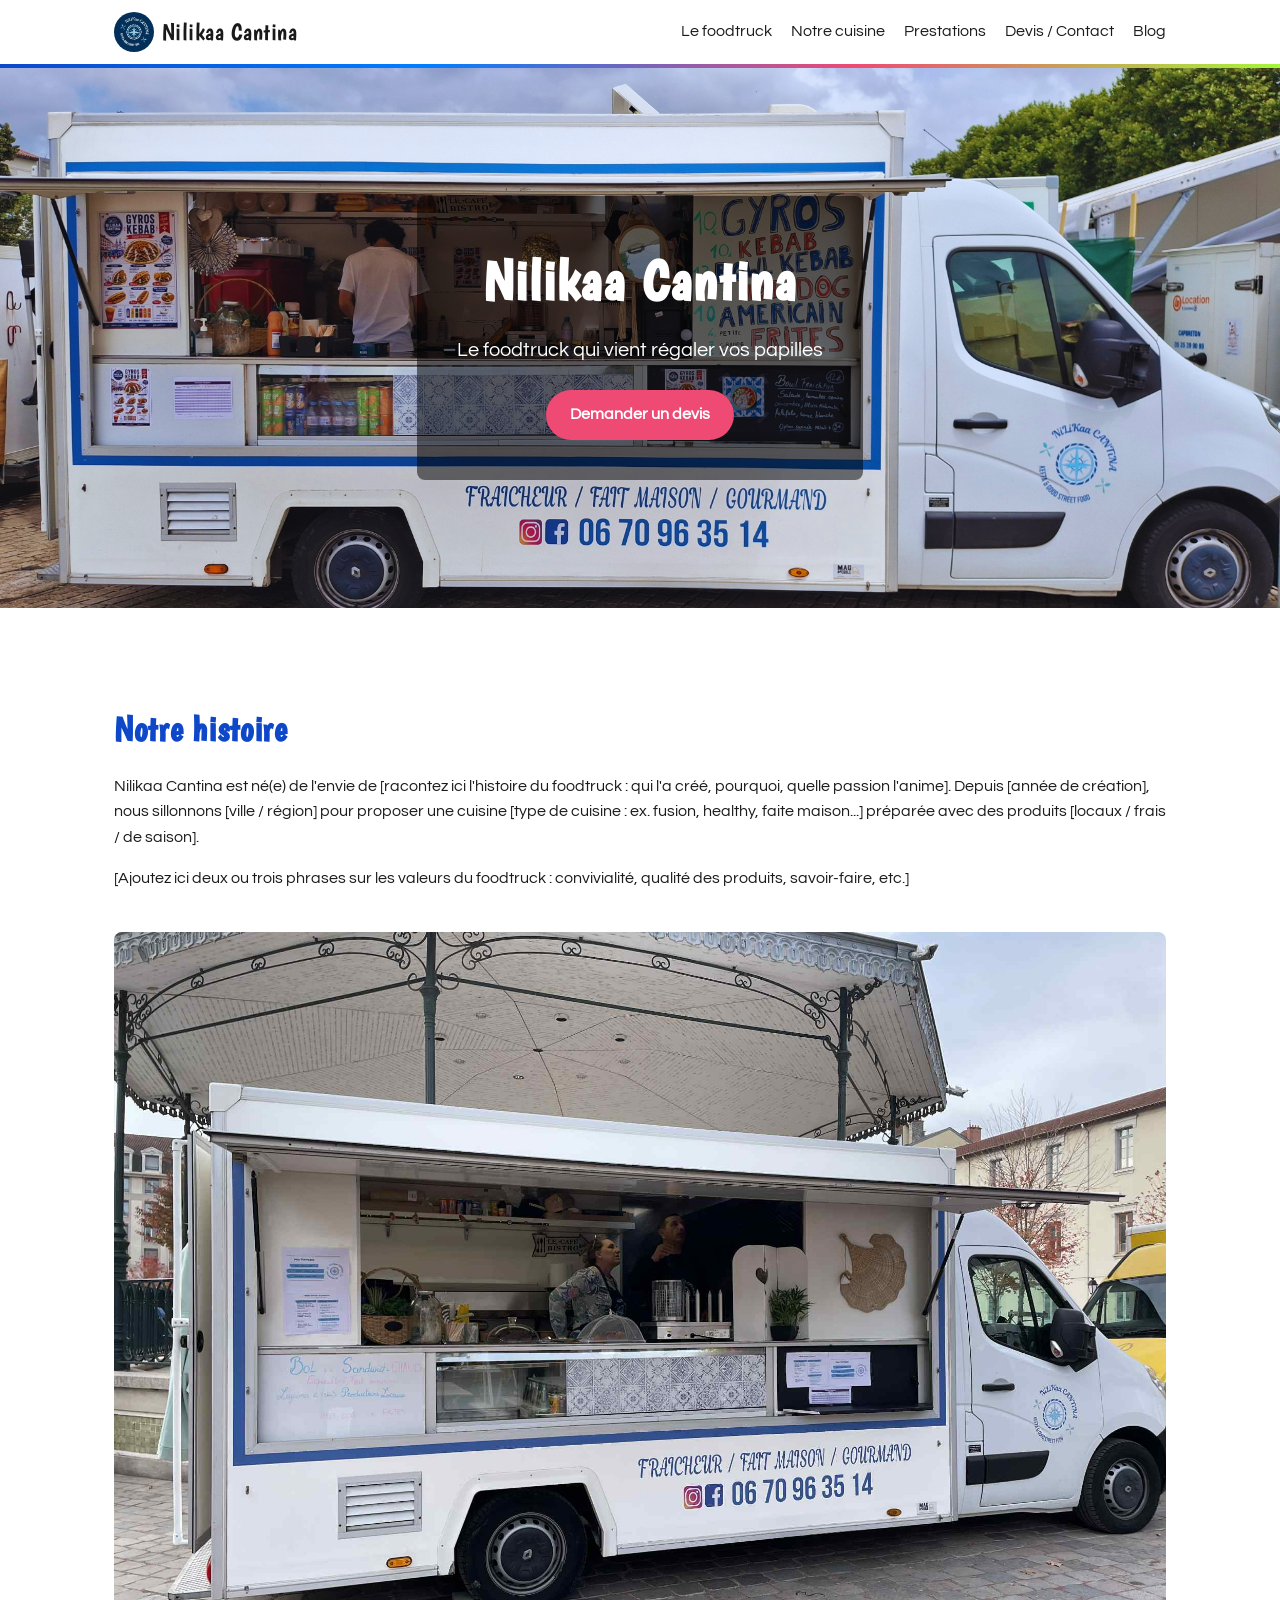
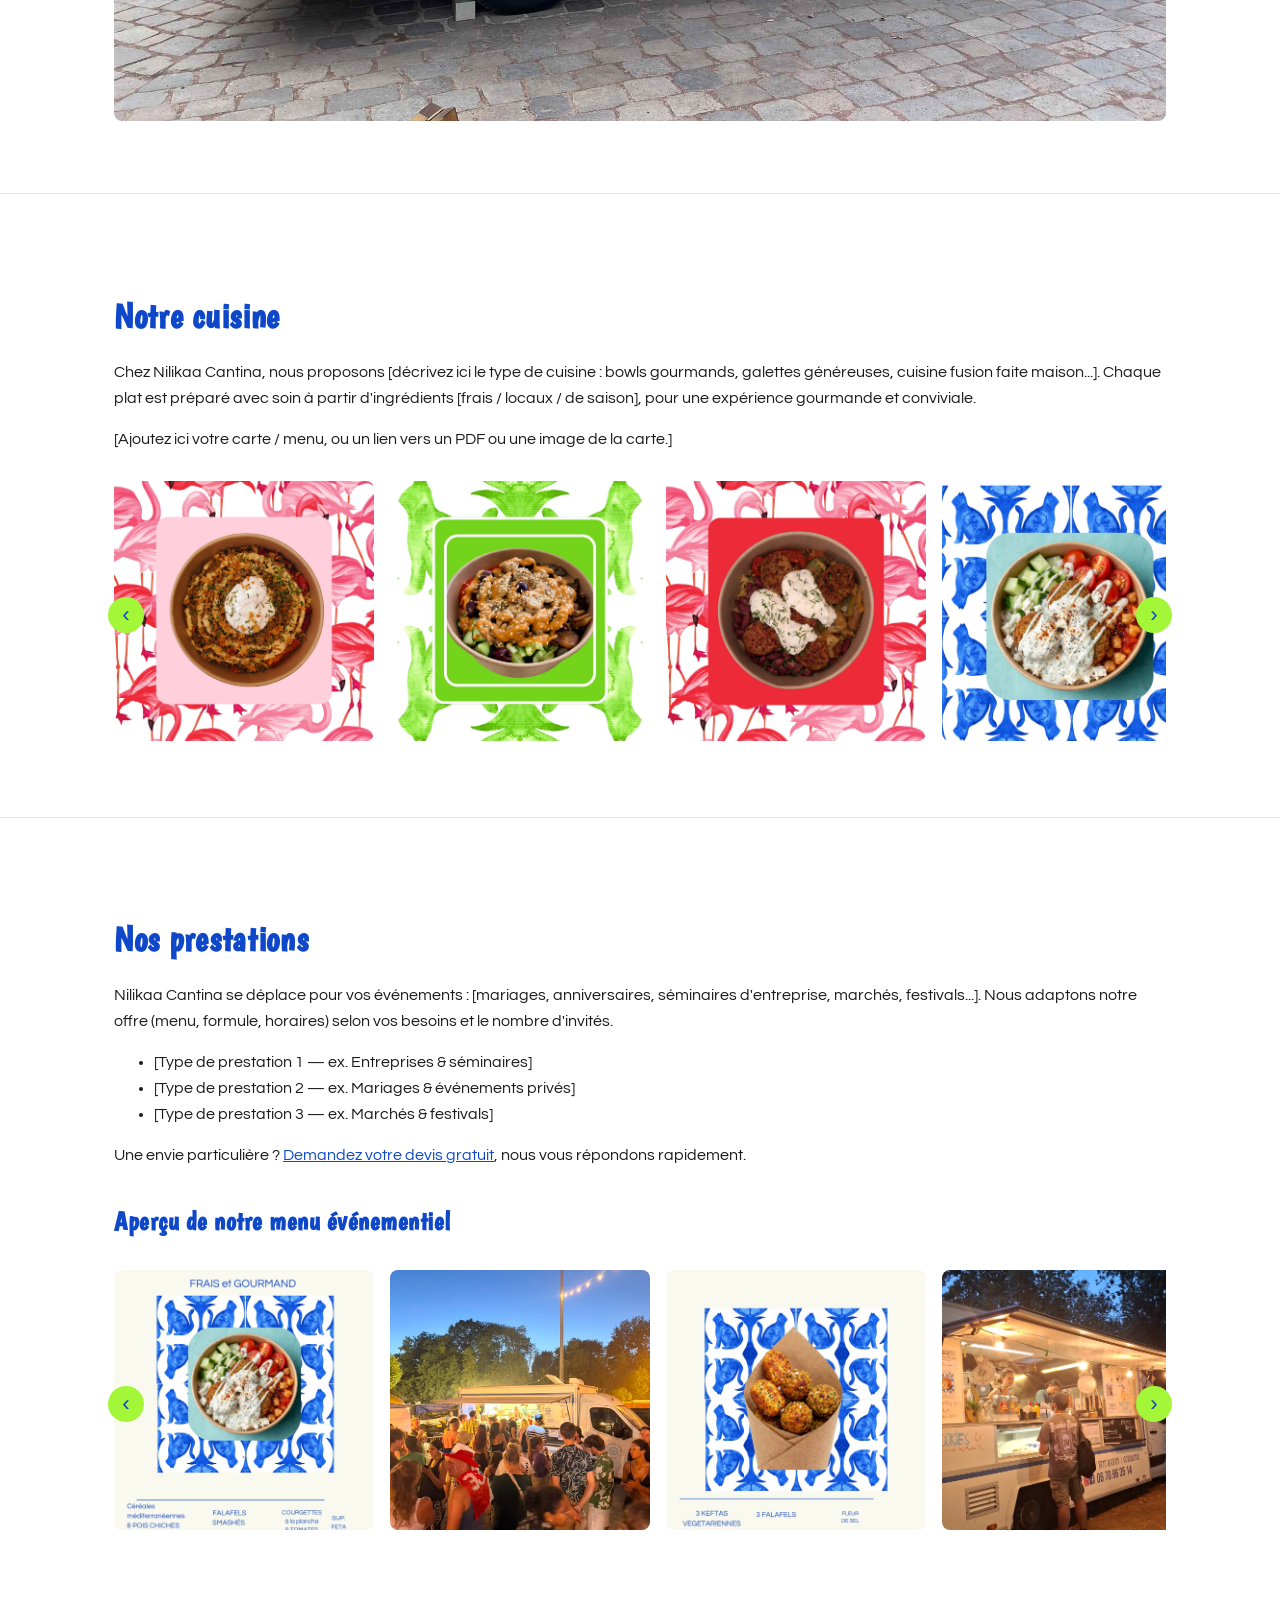
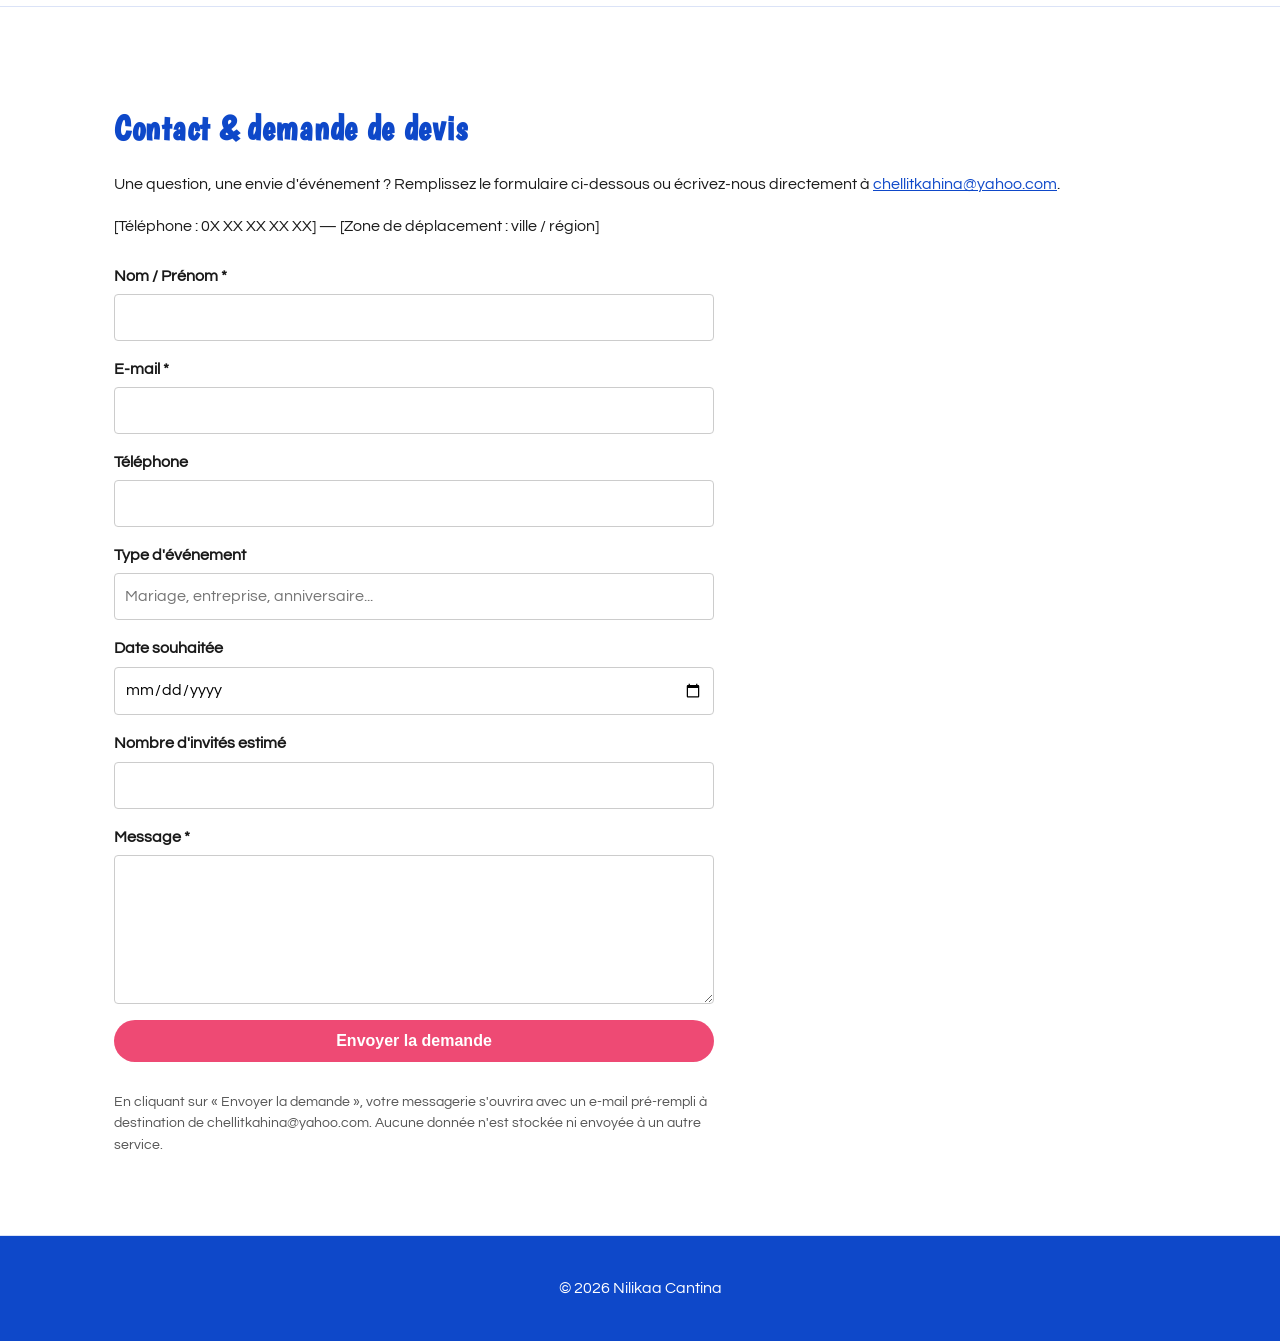
==== index.html @ 8e80d219 "init prod repo" ====
<!DOCTYPE html>
<html lang="fr">
<head>
<meta charset="UTF-8">
<meta name="viewport" content="width=device-width, initial-scale=1.0">
<title>Nilikaa Cantina — Foodtruck</title>
<meta name="description" content="Nilikaa Cantina, foodtruck : découvrez notre histoire, notre cuisine, nos prestations événementielles et demandez votre devis.">
<link rel="icon" href="photos/logo.jpg">
<link rel="preconnect" href="https://fonts.googleapis.com">
<link rel="preconnect" href="https://fonts.gstatic.com" crossorigin>
<link href="https://fonts.googleapis.com/css2?family=Boogaloo&family=Questrial&display=swap" rel="stylesheet">
<link rel="stylesheet" href="assets/css/style.css">
</head>
<body>
<header class="site-header">
  <div class="container header-inner">
    <a href="index.html" class="logo">
      <img src="photos/logo.jpg" alt="Logo Nilikaa Cantina">
      <span>Nilikaa Cantina</span>
    </a>
    <nav>
      <a href="#presentation">Le foodtruck</a>
      <a href="#food">Notre cuisine</a>
      <a href="#prestation">Prestations</a>
      <a href="#contact">Devis / Contact</a>
      <a href="blog.html">Blog</a>
    </nav>
  </div>
</header>

<section class="hero" style="background-image:url('photos/foodtruck_bayonne_front.jpg.jpeg');">
  <div class="hero-overlay">
    <h1>Nilikaa Cantina</h1>
    <p>Le foodtruck qui vient régaler vos papilles</p>
    <a href="#contact" class="btn">Demander un devis</a>
  </div>
</section>

<main>
  <section id="presentation" class="section" data-include="presentation"></section>
  <section id="food" class="section alt" data-include="food"></section>
  <section id="prestation" class="section" data-include="prestation"></section>
  <section id="contact" class="section alt" data-include="contact"></section>
</main>

<footer class="site-footer">
  <div class="container">
    <p>&copy; <span id="year"></span> Nilikaa Cantina</p>
  </div>
</footer>

<script src="content/presentation.js"></script>
<script src="content/food.js"></script>
<script src="content/prestation.js"></script>
<script src="content/contact.js"></script>
<script src="assets/js/include.js"></script>
</body>
</html>
---- assets/css/style.css ----
:root {
  --color-primary: #0e48c9;
  --color-primary-dark: #082f8f;
  --color-secondary: #007eff;
  --color-accent: #ee4a74;
  --color-accent-dark: #c93a5e;
  --color-highlight: #a4f738;
  --color-highlight-dark: #8dd82a;
  --color-dark: #1a1a1a;
  --color-light: #ffffff;
  --color-bg-alt: #ffffff;
  --max-width: 1100px;
  --font-heading: "Boogaloo", cursive;
  --font-body: "Questrial", Helvetica, Arial, sans-serif;
}

* {
  box-sizing: border-box;
}

body {
  margin: 0;
  font-family: var(--font-body);
  color: var(--color-dark);
  background: var(--color-light);
  line-height: 1.6;
}

.container {
  max-width: var(--max-width);
  margin: 0 auto;
  padding: 0 1.5rem;
}

a {
  color: var(--color-primary);
}

a:hover {
  color: var(--color-secondary);
}

.btn {
  display: inline-block;
  background: var(--color-accent);
  color: #fff;
  padding: 0.75rem 1.5rem;
  border-radius: 999px;
  text-decoration: none;
  font-weight: bold;
  border: none;
  cursor: pointer;
  font-size: 1rem;
}

.btn:hover {
  background: var(--color-accent-dark);
}

.site-header {
  background: #fff;
  border-bottom: 4px solid transparent;
  border-image: linear-gradient(90deg, var(--color-primary), var(--color-secondary), var(--color-accent), var(--color-highlight)) 1;
  position: sticky;
  top: 0;
  z-index: 10;
}

.header-inner {
  display: flex;
  align-items: center;
  justify-content: space-between;
  padding: 0.75rem 1.5rem;
  flex-wrap: wrap;
  gap: 0.5rem;
}

.logo {
  display: flex;
  align-items: center;
  gap: 0.5rem;
  text-decoration: none;
  color: var(--color-dark);
  font-family: var(--font-heading);
  font-size: 1.5rem;
  letter-spacing: 0.02em;
}

.logo img {
  height: 40px;
  width: 40px;
  object-fit: cover;
  border-radius: 50%;
}

nav a {
  margin-left: 1rem;
  text-decoration: none;
  color: var(--color-dark);
  font-weight: 500;
}

nav a:hover {
  color: var(--color-secondary);
}

.hero {
  background-size: cover;
  background-position: center;
  min-height: 60vh;
  display: flex;
  align-items: center;
  justify-content: center;
  text-align: center;
}

.hero-overlay {
  background: rgba(0, 0, 0, 0.5);
  padding: 2.5rem;
  border-radius: 8px;
  color: #fff;
}

.hero h1 {
  font-family: var(--font-heading);
  font-size: 3.5rem;
  letter-spacing: 0.02em;
  margin: 0 0 0.5rem;
}

.hero p {
  font-size: 1.25rem;
  margin: 0 0 1.5rem;
}

.section {
  padding: 4rem 0;
}

.section.alt {
  background: var(--color-bg-alt);
  border-top: 1px solid rgba(14, 72, 201, 0.15);
  border-bottom: 1px solid rgba(14, 72, 201, 0.15);
}

.section h2,
.section h3 {
  color: var(--color-primary);
  font-family: var(--font-heading);
  letter-spacing: 0.02em;
}

.section h2 {
  font-size: 2.2rem;
  margin-bottom: 1rem;
}

.section h3 {
  font-size: 1.6rem;
  margin: 2rem 0 0.5rem;
}

.illustration {
  max-width: 100%;
  border-radius: 8px;
  margin-top: 1.5rem;
}

.gallery {
  display: flex;
  gap: 1.5rem;
  flex-wrap: wrap;
  margin-top: 1.5rem;
}

.gallery figure {
  margin: 0;
  max-width: 320px;
}

.gallery img {
  width: 100%;
  border-radius: 8px;
  display: block;
}

.gallery figcaption {
  text-align: center;
  margin-top: 0.5rem;
  font-style: italic;
}

.scroll-gallery {
  position: relative;
  margin-top: 1.5rem;
}

.scroll-gallery-track {
  display: flex;
  gap: 1rem;
  overflow-x: auto;
  scroll-snap-type: x mandatory;
  padding: 0.25rem 0.25rem 0.75rem;
  scrollbar-width: thin;
}

.scroll-gallery-track img {
  flex: 0 0 auto;
  width: 260px;
  height: 260px;
  object-fit: cover;
  border-radius: 8px;
  scroll-snap-align: start;
}

.scroll-btn {
  position: absolute;
  top: 50%;
  transform: translateY(-50%);
  background: var(--color-highlight);
  color: var(--color-primary);
  border: none;
  width: 36px;
  height: 36px;
  border-radius: 50%;
  font-size: 1.4rem;
  line-height: 1;
  cursor: pointer;
  display: flex;
  align-items: center;
  justify-content: center;
  z-index: 2;
}

.scroll-btn:hover {
  background: var(--color-highlight-dark);
}

.scroll-btn-prev {
  left: -6px;
}

.scroll-btn-next {
  right: -6px;
}

@media (max-width: 700px) {
  .scroll-btn {
    display: none;
  }
}

.devis-form {
  max-width: 600px;
  margin-top: 1.5rem;
  display: flex;
  flex-direction: column;
  gap: 1rem;
}

.form-row {
  display: flex;
  flex-direction: column;
  gap: 0.3rem;
}

.form-row label {
  font-weight: bold;
}

.form-row input,
.form-row textarea {
  padding: 0.6rem;
  border: 1px solid #ccc;
  border-radius: 4px;
  font: inherit;
}

.form-note {
  font-size: 0.85rem;
  color: #555;
}

.blog-list {
  list-style: none;
  padding: 0;
}

.blog-list li {
  margin-bottom: 1.5rem;
}

.blog-list a {
  font-family: var(--font-heading);
  font-size: 1.5rem;
  letter-spacing: 0.02em;
  text-decoration: none;
}

.blog-list a:hover {
  text-decoration: underline;
}

.site-footer {
  background: var(--color-primary);
  color: #fff;
  padding: 1.5rem 0;
  text-align: center;
}

.site-footer a {
  color: #fff;
}

@media (max-width: 600px) {
  .hero h1 {
    font-size: 2rem;
  }

  nav a {
    margin-left: 0.6rem;
    font-size: 0.9rem;
  }
}
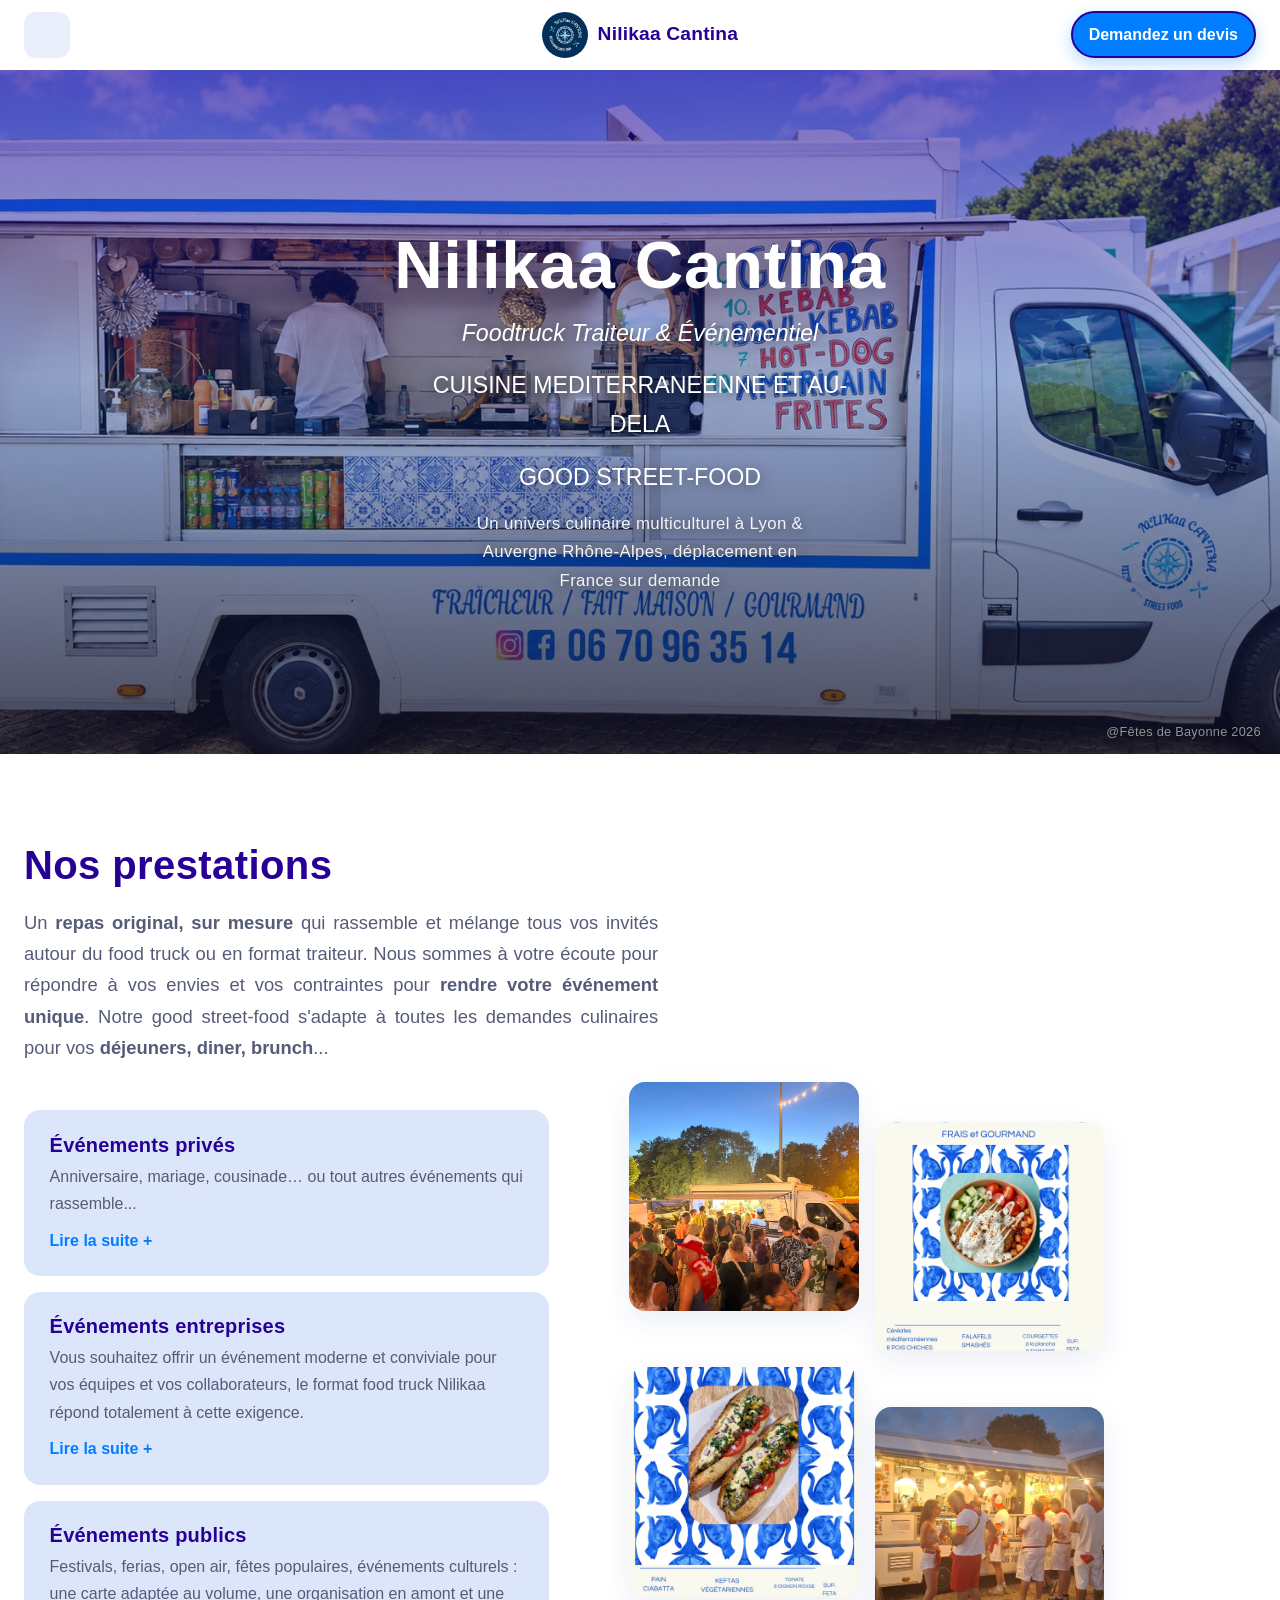
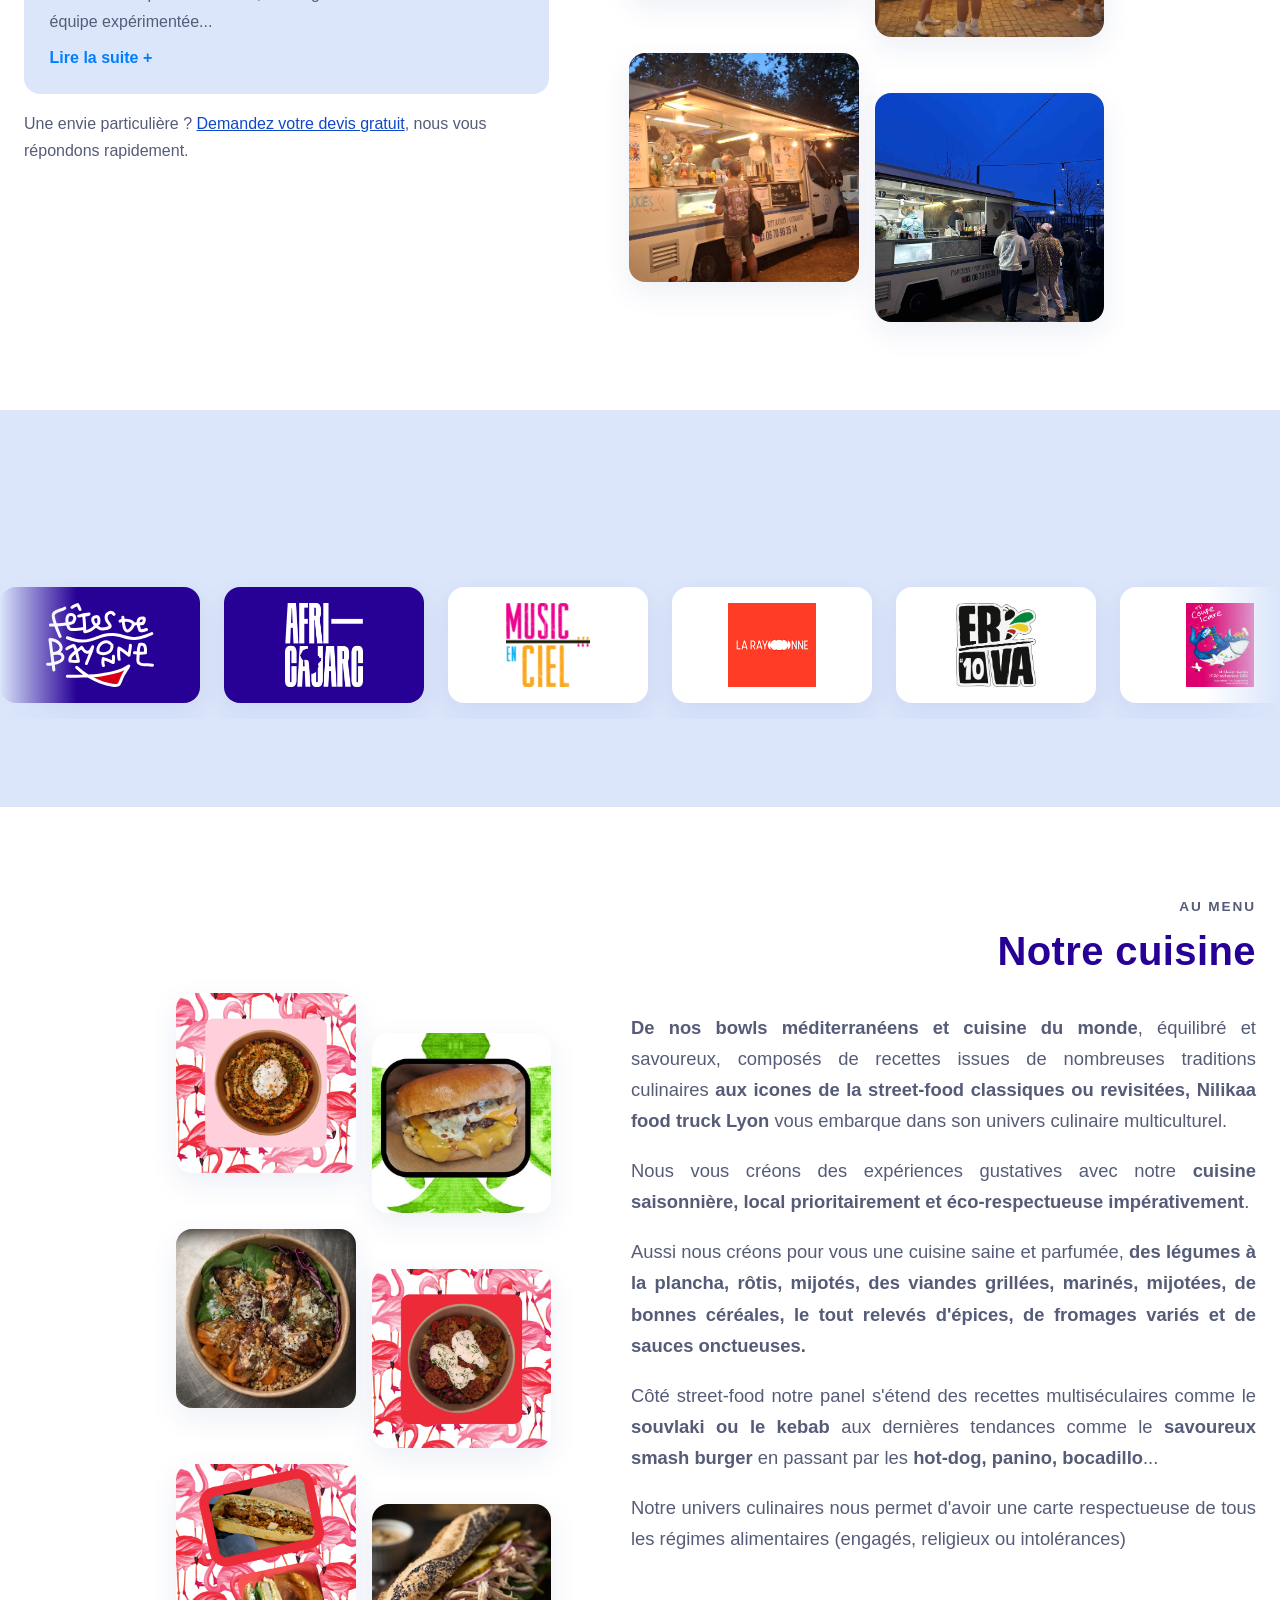
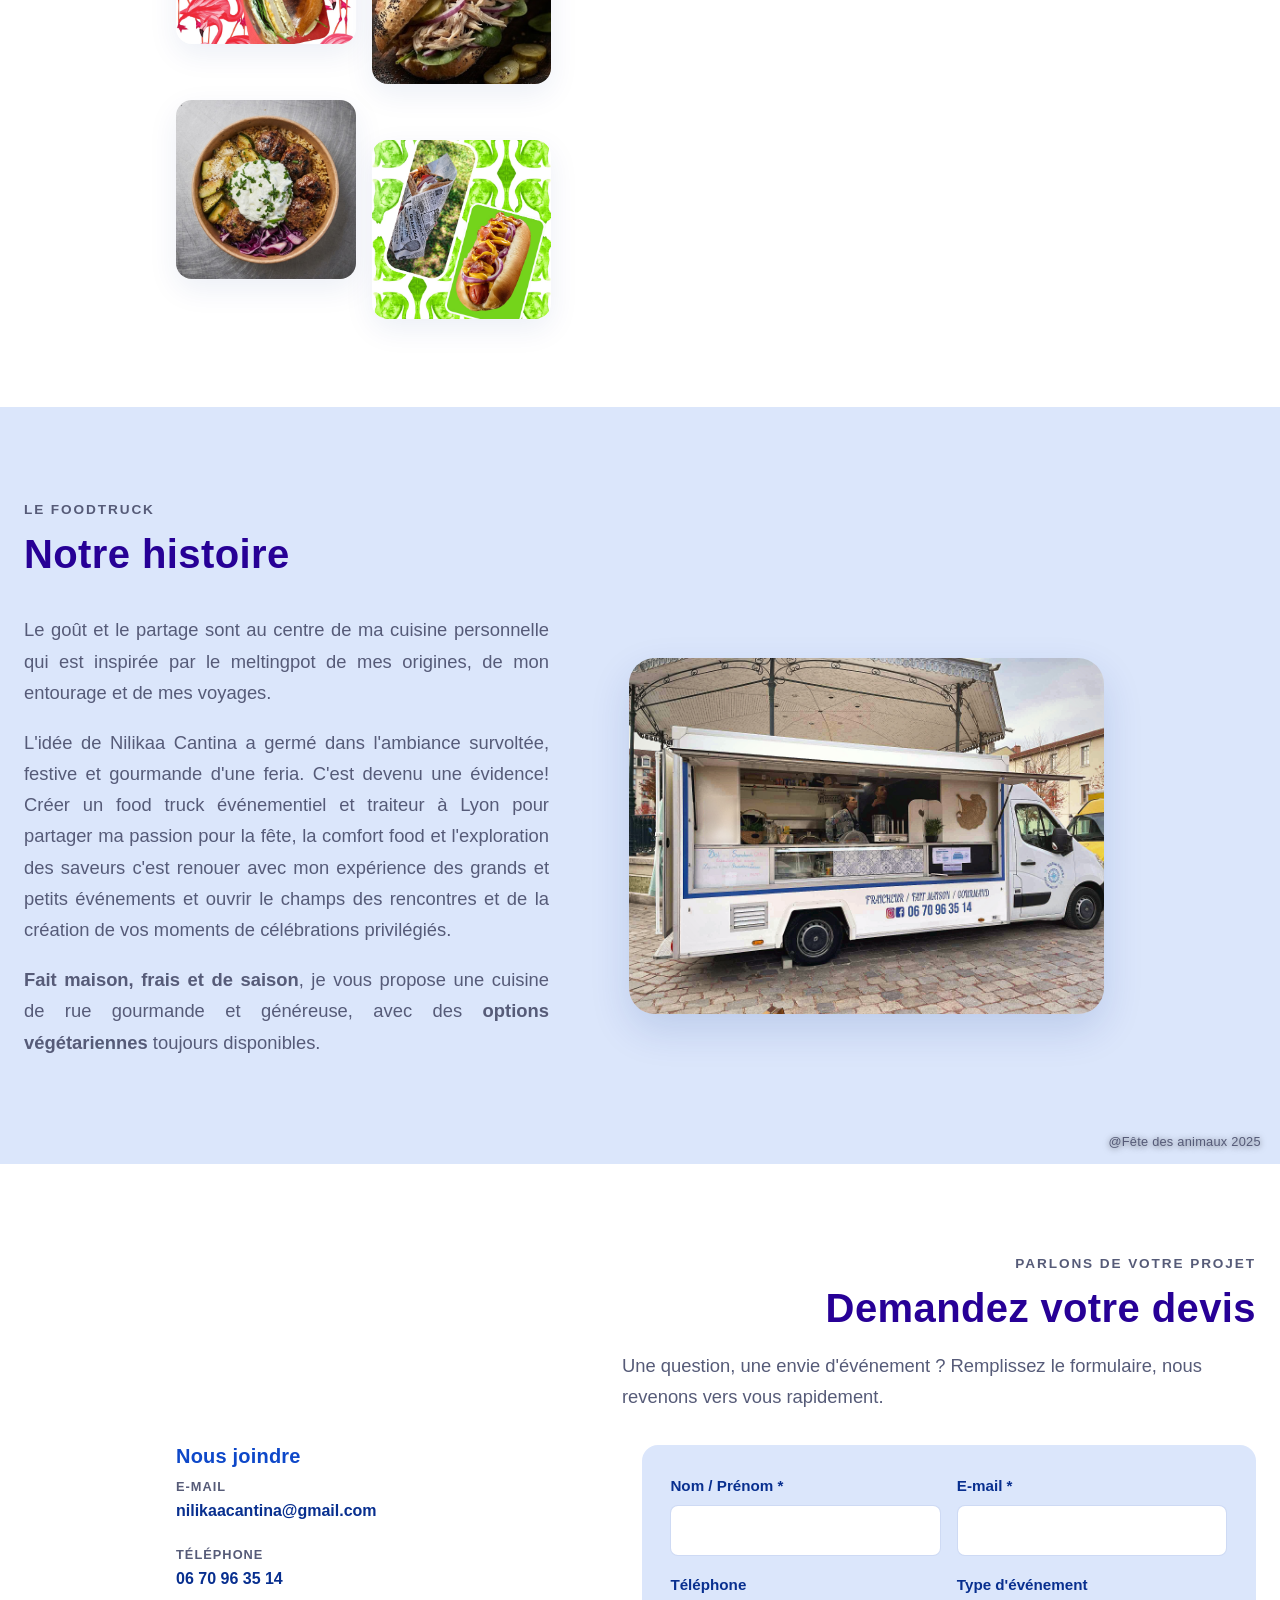
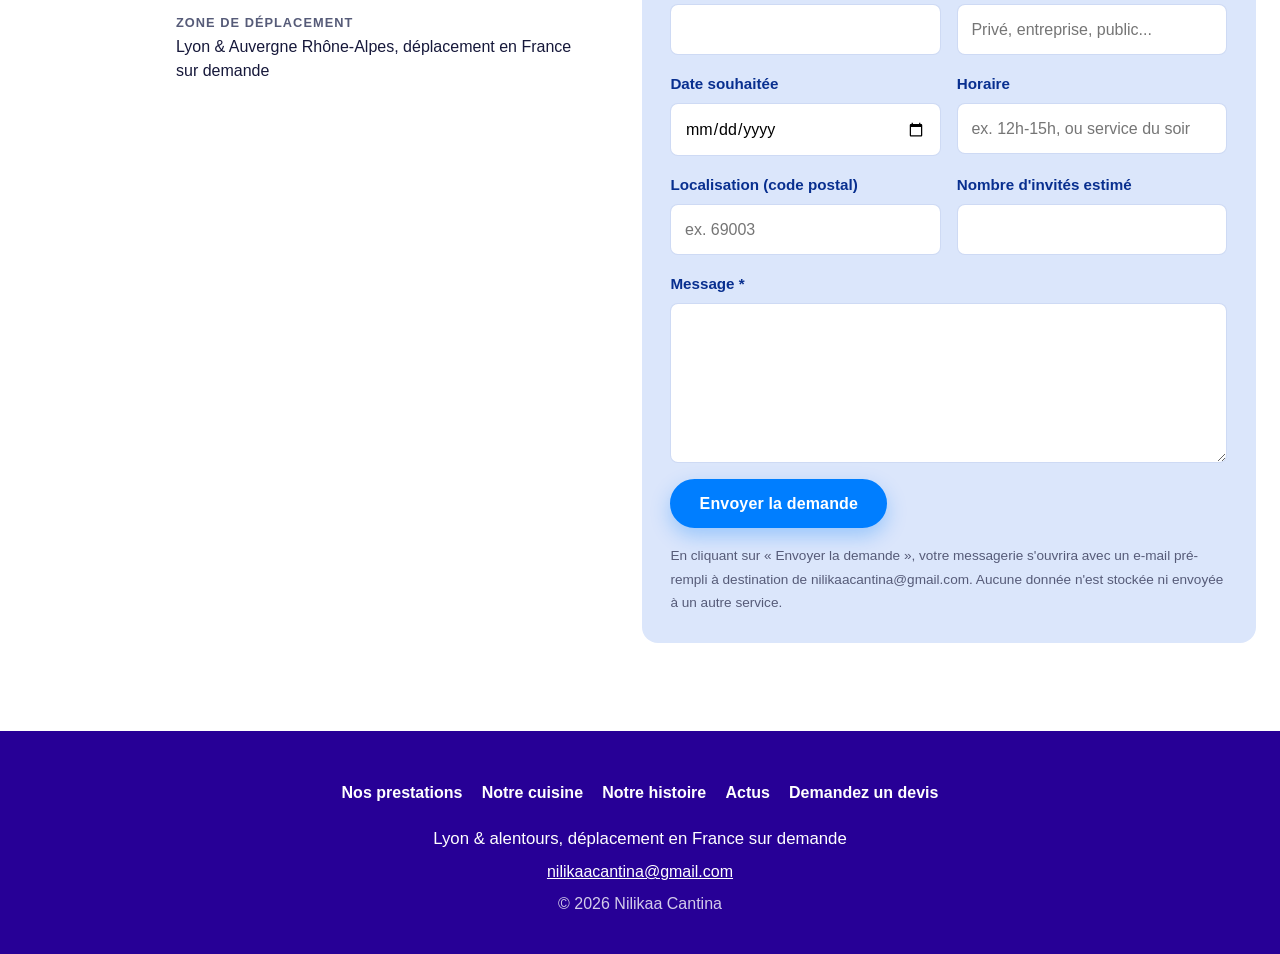
==== commit cb8e3e9f: "v2 : refonte visuelle du site" ====
--- a/index.html
+++ b/index.html
@@ -3,55 +3,71 @@
 <head>
 <meta charset="UTF-8">
 <meta name="viewport" content="width=device-width, initial-scale=1.0">
-<title>Nilikaa Cantina — Foodtruck</title>
-<meta name="description" content="Nilikaa Cantina, foodtruck : découvrez notre histoire, notre cuisine, nos prestations événementielles et demandez votre devis.">
-<link rel="icon" href="photos/logo.jpg">
-<link rel="preconnect" href="https://fonts.googleapis.com">
-<link rel="preconnect" href="https://fonts.gstatic.com" crossorigin>
-<link href="https://fonts.googleapis.com/css2?family=Boogaloo&family=Questrial&display=swap" rel="stylesheet">
+<title>Nilikaa Cantina — Foodtruck à Lyon</title>
+<meta name="description" content="Nilikaa Cantina, foodtruck à Lyon et alentours : prestations pour événements privés, entreprises et publics. Demandez votre devis.">
+<link rel="icon" href="photos/hero/logo.jpg">
 <link rel="stylesheet" href="assets/css/style.css">
 </head>
 <body>
 <header class="site-header">
-  <div class="container header-inner">
+  <div class="header-inner">
+    <button type="button" class="menu-toggle" aria-expanded="false" aria-controls="site-nav">
+      <span aria-hidden="true"></span>
+      <span aria-hidden="true"></span>
+      <span aria-hidden="true"></span>
+      <span class="sr-only">Menu</span>
+    </button>
     <a href="index.html" class="logo">
-      <img src="photos/logo.jpg" alt="Logo Nilikaa Cantina">
+      <img src="photos/hero/logo.jpg" alt="">
       <span>Nilikaa Cantina</span>
     </a>
-    <nav>
-      <a href="#presentation">Le foodtruck</a>
-      <a href="#food">Notre cuisine</a>
-      <a href="#prestation">Prestations</a>
-      <a href="#contact">Devis / Contact</a>
-      <a href="blog.html">Blog</a>
-    </nav>
+    <a href="#contact" class="nav-cta">
+      <span class="nav-cta-full">Demandez un devis</span>
+      <span class="nav-cta-short" aria-hidden="true">Devis</span>
+    </a>
   </div>
+  <nav id="site-nav" class="site-nav" aria-label="Menu principal">
+    <a href="#prestation">Nos prestations</a>
+    <a href="#food">Notre cuisine</a>
+    <a href="#presentation">Notre histoire</a>
+    <a href="blog.html">Actus</a>
+    <a href="#contact">Demandez un devis</a>
+  </nav>
 </header>
 
-<section class="hero" style="background-image:url('photos/foodtruck_bayonne_front.jpg.jpeg');">
-  <div class="hero-overlay">
-    <h1>Nilikaa Cantina</h1>
-    <p>Le foodtruck qui vient régaler vos papilles</p>
-    <a href="#contact" class="btn">Demander un devis</a>
-  </div>
-</section>
+<!-- Bandeau d'accueil : le texte et la photo se modifient dans content/hero.js -->
+<section class="hero" data-include="hero"></section>
 
 <main>
-  <section id="presentation" class="section" data-include="presentation"></section>
-  <section id="food" class="section alt" data-include="food"></section>
-  <section id="prestation" class="section" data-include="prestation"></section>
-  <section id="contact" class="section alt" data-include="contact"></section>
+  <!-- L'ordre des sections ci-dessous est l'ordre d'affichage de la page.
+       "section--left" / "section--right" font pencher le bloc à gauche ou à droite. -->
+  <section id="prestation" class="section section--left" data-include="prestation"></section>
+  <section id="partenaires" class="section partners" data-include="partenaires"></section>
+  <section id="food" class="section section--right" data-include="food"></section>
+  <section id="presentation" class="section alt section--left" data-include="presentation"></section>
+  <section id="contact" class="section section--right" data-include="contact"></section>
 </main>
 
 <footer class="site-footer">
   <div class="container">
+    <nav class="footer-nav" aria-label="Menu de bas de page">
+      <a href="#prestation">Nos prestations</a>
+      <a href="#food">Notre cuisine</a>
+      <a href="#presentation">Notre histoire</a>
+      <a href="blog.html">Actus</a>
+      <a href="#contact">Demandez un devis</a>
+    </nav>
+    <p class="footer-zone">Lyon &amp; alentours, déplacement en France sur demande</p>
+    <p><a href="mailto:nilikaacantina@gmail.com">nilikaacantina@gmail.com</a></p>
     <p>&copy; <span id="year"></span> Nilikaa Cantina</p>
   </div>
 </footer>
 
+<script src="content/hero.js"></script>
+<script src="content/prestation.js"></script>
+<script src="content/partenaires.js"></script>
+<script src="content/food.js"></script>
 <script src="content/presentation.js"></script>
-<script src="content/food.js"></script>
-<script src="content/prestation.js"></script>
 <script src="content/contact.js"></script>
 <script src="assets/js/include.js"></script>
 </body>
--- a/assets/css/style.css
+++ b/assets/css/style.css
@@ -1,21 +1,50 @@
+/* ==========================================================================
+   Nilikaa Cantina — mise en page du site
+   Ce fichier ne contient QUE l'apparence. Les textes du site se modifient
+   dans les fichiers du dossier /content/.
+
+   Palette du site : bleu profond #270096, bleu #0e48c9, bleu vif #007eff,
+   blanc #ffffff. Ne pas ajouter d'autres couleurs vives.
+   ========================================================================== */
+
 :root {
+  --color-deep: #270096;
+  --color-deep-dark: #1b0068;
   --color-primary: #0e48c9;
   --color-primary-dark: #082f8f;
-  --color-secondary: #007eff;
-  --color-accent: #ee4a74;
-  --color-accent-dark: #c93a5e;
-  --color-highlight: #a4f738;
-  --color-highlight-dark: #8dd82a;
-  --color-dark: #1a1a1a;
+  --color-bright: #007eff;
+  --color-bright-dark: #0063cc;
   --color-light: #ffffff;
-  --color-bg-alt: #ffffff;
-  --max-width: 1100px;
-  --font-heading: "Boogaloo", cursive;
-  --font-body: "Questrial", Helvetica, Arial, sans-serif;
+
+  --color-dark: #16183a;
+  --color-muted: #565b78;
+  /* Bleu clair des fonds (rubriques, bandeau des festivals, sections alternées).
+     Pour l'éclaircir ou l'assombrir, ne changer que cette ligne. */
+  --color-bg-alt: #dbe6fb;
+
+  /* Largeur du texte, et largeur de la "bande" dans laquelle les blocs
+     peuvent glisser à gauche ou à droite (voir plus bas). */
+  --max-width: 1080px;
+  --band: 1400px;
+
+  --radius: 16px;
+  --radius-lg: 26px;
+  --shadow-soft: 0 10px 30px rgba(8, 47, 143, 0.08);
+  --shadow-card: 0 16px 40px rgba(8, 47, 143, 0.14);
+
+  /* Police de tout le site : Lucida Sans Unicode. Les noms qui suivent sont les
+     polices de secours, utilisées seulement si la première n'existe pas sur
+     l'appareil du visiteur (Mac, vieux Windows, téléphones...). */
+  --font-heading: "Lucida Sans Unicode", "Lucida Grande", "Lucida Sans", Geneva, Verdana, sans-serif;
+  --font-body: "Lucida Sans Unicode", "Lucida Grande", "Lucida Sans", Geneva, Verdana, sans-serif;
 }
 
 * {
   box-sizing: border-box;
+}
+
+html {
+  scroll-behavior: smooth;
 }
 
 body {
@@ -23,7 +52,20 @@
   font-family: var(--font-body);
   color: var(--color-dark);
   background: var(--color-light);
-  line-height: 1.6;
+  line-height: 1.7;
+  overflow-x: hidden;
+}
+
+img {
+  max-width: 100%;
+}
+
+a {
+  color: var(--color-primary);
+}
+
+a:hover {
+  color: var(--color-bright);
 }
 
 .container {
@@ -32,279 +74,836 @@
   padding: 0 1.5rem;
 }
 
-a {
-  color: var(--color-primary);
-}
-
-a:hover {
-  color: var(--color-secondary);
-}
+/* Texte réservé aux lecteurs d'écran (invisible à l'écran). */
+.sr-only {
+  position: absolute;
+  width: 1px;
+  height: 1px;
+  padding: 0;
+  margin: -1px;
+  overflow: hidden;
+  clip: rect(0, 0, 0, 0);
+  white-space: nowrap;
+  border: 0;
+}
+
+/* --------------------------------------------------------------------------
+   Boutons
+   -------------------------------------------------------------------------- */
 
 .btn {
   display: inline-block;
-  background: var(--color-accent);
+  background: var(--color-bright);
   color: #fff;
-  padding: 0.75rem 1.5rem;
+  padding: 0.85rem 1.7rem;
   border-radius: 999px;
   text-decoration: none;
-  font-weight: bold;
-  border: none;
+  font-weight: 700;
+  letter-spacing: 0.01em;
+  border: 2px solid var(--color-bright);
   cursor: pointer;
   font-size: 1rem;
-}
-
-.btn:hover {
-  background: var(--color-accent-dark);
-}
+  font-family: inherit;
+  box-shadow: 0 8px 20px rgba(0, 126, 255, 0.3);
+  transition: transform 0.2s ease, box-shadow 0.2s ease, background 0.2s ease, border-color 0.2s ease;
+}
+
+.btn:hover,
+.btn:focus-visible {
+  background: var(--color-deep);
+  border-color: var(--color-deep);
+  color: #fff;
+  transform: translateY(-2px);
+  box-shadow: 0 12px 26px rgba(39, 0, 150, 0.35);
+}
+
+/* --------------------------------------------------------------------------
+   Barre du haut : bouton menu à gauche, logo au centre, bouton devis à droite
+   -------------------------------------------------------------------------- */
 
 .site-header {
-  background: #fff;
-  border-bottom: 4px solid transparent;
-  border-image: linear-gradient(90deg, var(--color-primary), var(--color-secondary), var(--color-accent), var(--color-highlight)) 1;
   position: sticky;
   top: 0;
-  z-index: 10;
+  z-index: 20;
+  background: rgba(255, 255, 255, 0.94);
+  backdrop-filter: blur(10px);
+  transition: box-shadow 0.25s ease;
+}
+
+.site-header.is-scrolled {
+  box-shadow: 0 10px 30px rgba(8, 47, 143, 0.12);
 }
 
 .header-inner {
+  display: grid;
+  grid-template-columns: 1fr auto 1fr;
+  align-items: center;
+  gap: 1rem;
+  max-width: var(--band);
+  margin: 0 auto;
+  padding: 0.7rem 1.5rem;
+}
+
+/* Bouton menu (les 3 barres), à gauche. */
+.menu-toggle {
+  justify-self: start;
+  display: flex;
+  flex-direction: column;
+  justify-content: center;
+  gap: 5px;
+  width: 46px;
+  height: 46px;
+  padding: 0 11px;
+  background: rgba(14, 72, 201, 0.09);
+  border: none;
+  border-radius: 12px;
+  cursor: pointer;
+  transition: background 0.2s ease;
+}
+
+.menu-toggle:hover,
+.menu-toggle:focus-visible {
+  background: rgba(14, 72, 201, 0.18);
+}
+
+.menu-toggle span[aria-hidden] {
+  display: block;
+  height: 3px;
+  border-radius: 2px;
+  background: var(--color-deep);
+  transition: transform 0.25s ease, opacity 0.25s ease;
+}
+
+.menu-toggle[aria-expanded="true"] span[aria-hidden]:nth-child(1) {
+  transform: translateY(8px) rotate(45deg);
+}
+
+.menu-toggle[aria-expanded="true"] span[aria-hidden]:nth-child(2) {
+  opacity: 0;
+}
+
+.menu-toggle[aria-expanded="true"] span[aria-hidden]:nth-child(3) {
+  transform: translateY(-8px) rotate(-45deg);
+}
+
+/* Logo + nom du foodtruck, au centre. */
+.logo {
+  justify-self: center;
   display: flex;
   align-items: center;
-  justify-content: space-between;
-  padding: 0.75rem 1.5rem;
-  flex-wrap: wrap;
-  gap: 0.5rem;
-}
-
-.logo {
-  display: flex;
-  align-items: center;
-  gap: 0.5rem;
+  gap: 0.6rem;
   text-decoration: none;
-  color: var(--color-dark);
+  color: var(--color-deep);
   font-family: var(--font-heading);
-  font-size: 1.5rem;
-  letter-spacing: 0.02em;
+  font-size: 1.2rem;
+  font-weight: 700;
+  letter-spacing: 0.01em;
+  white-space: nowrap;
 }
 
 .logo img {
-  height: 40px;
-  width: 40px;
+  height: 46px;
+  width: 46px;
   object-fit: cover;
   border-radius: 50%;
 }
 
-nav a {
-  margin-left: 1rem;
+/* Bouton devis, à droite : seul bouton encadré de la barre du haut. */
+.nav-cta {
+  justify-self: end;
+  padding: 0.5rem 1rem;
+  border-radius: 999px;
+  background: var(--color-bright);
+  color: #fff;
+  font-weight: 700;
   text-decoration: none;
-  color: var(--color-dark);
-  font-weight: 500;
-}
-
-nav a:hover {
-  color: var(--color-secondary);
-}
+  white-space: nowrap;
+  border: 2px solid var(--color-deep);
+  box-shadow: 0 6px 16px rgba(0, 126, 255, 0.28);
+  transition: background 0.2s ease, transform 0.2s ease;
+}
+
+.nav-cta:hover,
+.nav-cta:focus-visible {
+  background: var(--color-deep);
+  color: #fff;
+  transform: translateY(-1px);
+}
+
+.nav-cta-short {
+  display: none;
+}
+
+/* Menu déroulant, ouvert par le bouton des 3 barres. */
+.site-nav {
+  position: absolute;
+  top: 100%;
+  left: 0;
+  right: 0;
+  display: flex;
+  flex-direction: column;
+  align-items: center;
+  gap: 0.2rem;
+  padding: 1rem 1.5rem 1.6rem;
+  background: #fff;
+  box-shadow: 0 16px 30px rgba(8, 47, 143, 0.14);
+  opacity: 0;
+  visibility: hidden;
+  transform: translateY(-10px);
+  transition: opacity 0.22s ease, transform 0.22s ease, visibility 0.22s ease;
+}
+
+.site-nav.is-open {
+  opacity: 1;
+  visibility: visible;
+  transform: none;
+}
+
+.site-nav a {
+  padding: 0.6rem 1.2rem;
+  border-radius: 999px;
+  font-family: var(--font-heading);
+  font-size: 1.05rem;
+  font-weight: 700;
+  letter-spacing: 0.01em;
+  color: var(--color-deep);
+  text-decoration: none;
+  transition: background 0.2s ease, color 0.2s ease;
+}
+
+.site-nav a:hover,
+.site-nav a:focus-visible,
+.site-nav a.is-active {
+  background: var(--color-primary);
+  color: #fff;
+}
+
+/* --------------------------------------------------------------------------
+   Bandeau d'accueil (hero)
+   -------------------------------------------------------------------------- */
 
 .hero {
-  background-size: cover;
-  background-position: center;
-  min-height: 60vh;
+  position: relative;
+  min-height: 76vh;
   display: flex;
   align-items: center;
   justify-content: center;
   text-align: center;
-}
-
-.hero-overlay {
-  background: rgba(0, 0, 0, 0.5);
-  padding: 2.5rem;
-  border-radius: 8px;
+  overflow: hidden;
   color: #fff;
+}
+
+.hero-media {
+  position: absolute;
+  inset: 0;
+  background-size: cover;
+  background-position: center;
+  transform: scale(1.04);
+}
+
+.hero-media::after {
+  content: "";
+  position: absolute;
+  inset: 0;
+  background:
+    linear-gradient(180deg, rgba(39, 0, 150, 0.6) 0%, rgba(8, 47, 143, 0.35) 45%, rgba(10, 10, 30, 0.75) 100%);
+}
+
+.hero-inner {
+  position: relative;
+  z-index: 1;
+  padding: 3rem 1.5rem;
+  max-width: 760px;
+  animation: hero-in 0.9s ease both;
+}
+
+@keyframes hero-in {
+  from {
+    opacity: 0;
+    transform: translateY(26px);
+  }
 }
 
 .hero h1 {
   font-family: var(--font-heading);
-  font-size: 3.5rem;
+  font-size: clamp(2.4rem, 7vw, 4.2rem);
+  font-weight: 700;
+  line-height: 1.1;
+  letter-spacing: 0.01em;
+  margin: 0 0 0.75rem;
+  text-shadow: 0 6px 24px rgba(0, 0, 0, 0.35);
+}
+
+.hero-tagline {
+  font-size: clamp(1.1rem, 2.4vw, 1.45rem);
+  margin: 0 auto 0.8rem;
+  max-width: 34ch;
+  text-shadow: 0 2px 12px rgba(0, 0, 0, 0.5);
+}
+
+.hero-zone {
+  margin: 0 auto;
+  max-width: 40ch;
+  font-size: 1.05rem;
   letter-spacing: 0.02em;
-  margin: 0 0 0.5rem;
-}
-
-.hero p {
-  font-size: 1.25rem;
-  margin: 0 0 1.5rem;
-}
+  color: rgba(255, 255, 255, 0.92);
+  text-shadow: 0 2px 12px rgba(0, 0, 0, 0.55);
+}
+
+/* Petite mention grise en bas de la photo d'accueil (lieu de la photo) */
+.hero-credit {
+  position: absolute;
+  right: 1.2rem;
+  bottom: 0.7rem;
+  z-index: 1;
+  margin: 0;
+  font-size: 0.8rem;
+  letter-spacing: 0.02em;
+  color: rgba(255, 255, 255, 0.55);
+  text-shadow: 0 1px 6px rgba(0, 0, 0, 0.6);
+}
+
+/* --------------------------------------------------------------------------
+   Sections et décalage gauche / droite
+   -------------------------------------------------------------------------- */
 
 .section {
-  padding: 4rem 0;
+  position: relative;
+  padding: 5.5rem max(1.5rem, calc((100% - var(--band)) / 2 + 1.5rem));
+  scroll-margin-top: 90px;
+}
+
+.section > .container {
+  padding-left: 0;
+  padding-right: 0;
 }
 
 .section.alt {
   background: var(--color-bg-alt);
-  border-top: 1px solid rgba(14, 72, 201, 0.15);
-  border-bottom: 1px solid rgba(14, 72, 201, 0.15);
-}
-
+}
+
+/* Un bloc penche à gauche, le suivant à droite : ça casse l'effet
+   "tout centré". En dessous de 1000 px de large, tout se recentre
+   automatiquement (il n'y a plus la place de décaler). */
+@media (min-width: 1000px) {
+  .section--left > .container {
+    margin-left: 0;
+    margin-right: auto;
+  }
+
+  .section--right > .container {
+    margin-left: auto;
+    margin-right: 0;
+  }
+
+  /* Sur les blocs "à droite", le titre et le chapô sont alignés à droite,
+     mais les paragraphes longs restent alignés à gauche (plus lisible). */
+  .section--right > .container > .eyebrow,
+  .section--right > .container > h2 {
+    display: block;
+    text-align: right;
+  }
+
+  .section--right > .container > .section-lead {
+    margin-left: auto;
+  }
+}
+
+.eyebrow {
+  display: inline-block;
+  margin: 0 0 0.6rem;
+  font-size: 0.85rem;
+  font-weight: 700;
+  letter-spacing: 0.14em;
+  text-transform: uppercase;
+  color: var(--color-bright);
+}
+
+.section h1,
 .section h2,
 .section h3 {
   color: var(--color-primary);
   font-family: var(--font-heading);
-  letter-spacing: 0.02em;
+  font-weight: 700;
+  letter-spacing: 0.01em;
+  line-height: 1.15;
+}
+
+.section h1 {
+  font-size: clamp(2rem, 4vw, 2.9rem);
+  margin: 0 0 1rem;
 }
 
 .section h2 {
-  font-size: 2.2rem;
-  margin-bottom: 1rem;
+  font-size: clamp(1.8rem, 3.6vw, 2.5rem);
+  margin: 0 0 1.2rem;
+  color: var(--color-deep);
 }
 
 .section h3 {
-  font-size: 1.6rem;
-  margin: 2rem 0 0.5rem;
+  font-size: 1.45rem;
+  margin: 2.8rem 0 0.6rem;
+}
+
+.section p {
+  color: var(--color-muted);
+}
+
+.section-lead {
+  font-size: 1.15rem;
+  max-width: 62ch;
+}
+
+/* --------------------------------------------------------------------------
+   Texte + photos côte à côte
+   -------------------------------------------------------------------------- */
+
+.split {
+  display: grid;
+  gap: 3rem;
+  align-items: center;
+}
+
+@media (min-width: 860px) {
+  .split {
+    grid-template-columns: 1.05fr 0.95fr;
+    /* Écart entre la colonne de texte et la colonne de photos. */
+    column-gap: 5rem;
+  }
+
+  /* Place les photos à gauche et le texte à droite. */
+  .split--reverse .split-media {
+    order: -1;
+  }
+
+  /* Aligne les deux colonnes sur leur haut (utile quand une rubrique s'ouvre). */
+  .split--start {
+    align-items: start;
+  }
+
+  /* "Notre cuisine" a un texte plus long que les autres sections : on lui laisse
+     plus de largeur en resserrant un peu la colonne de photos.
+     (Ici la 1re valeur est la colonne des photos, la 2e celle du texte.) */
+  #food .split {
+    grid-template-columns: 0.75fr 1.25fr;
+  }
+}
+
+/* Texte justifié (aligné des deux côtés) : le texte d'introduction de
+   "Nos prestations", et tout le texte de "Notre cuisine" et "Notre histoire".
+   Les mots ne sont jamais coupés par un tiret : un mot trop long pour la fin
+   d'une ligne part entier à la ligne suivante. */
+#prestation .section-lead,
+#food .section-lead,
+#food .split-text p,
+#presentation .section-lead,
+#presentation .split-text p {
+  text-align: justify;
+}
+
+.split-media {
+  margin: 0;
+}
+
+.split-media img {
+  width: 100%;
+  border-radius: var(--radius-lg);
+  box-shadow: var(--shadow-card);
+  display: block;
 }
 
 .illustration {
   max-width: 100%;
+  border-radius: var(--radius-lg);
+  box-shadow: var(--shadow-card);
+  margin-top: 1.5rem;
+}
+
+/* --------------------------------------------------------------------------
+   Quadrillage de photos : une colonne sur deux est décalée vers le bas
+   -------------------------------------------------------------------------- */
+
+.photo-grid {
+  display: grid;
+  grid-template-columns: repeat(2, 1fr);
+  align-items: start;
+  gap: 1rem;
+  margin: 0;
+}
+
+.photo-grid img {
+  width: 100%;
+  aspect-ratio: 1 / 1;
+  object-fit: cover;
+  border-radius: var(--radius);
+  display: block;
+  box-shadow: var(--shadow-soft);
+}
+
+@media (min-width: 560px) {
+  .photo-grid > :nth-child(even) {
+    margin-top: 2.5rem;
+  }
+}
+
+/* --------------------------------------------------------------------------
+   Rubriques dépliables (prestations)
+   -------------------------------------------------------------------------- */
+
+.rubriques {
+  display: grid;
+  gap: 1rem;
+  margin-top: 1.8rem;
+}
+
+.rubrique {
+  background: var(--color-bg-alt);
+  border-radius: var(--radius);
+  padding: 1.4rem 1.6rem;
+  transition: background 0.25s ease;
+}
+
+.section.alt .rubrique {
+  background: #fff;
+}
+
+.rubrique > summary {
+  display: block;
+  cursor: pointer;
+  list-style: none;
+}
+
+.rubrique > summary::-webkit-details-marker {
+  display: none;
+}
+
+.rubrique > summary:focus-visible {
+  outline: 3px solid var(--color-bright);
+  outline-offset: 4px;
   border-radius: 8px;
-  margin-top: 1.5rem;
-}
-
-.gallery {
+}
+
+.rubrique-title {
+  display: block;
+  font-family: var(--font-heading);
+  font-size: 1.25rem;
+  font-weight: 700;
+  line-height: 1.25;
+  letter-spacing: 0.01em;
+  color: var(--color-deep);
+  margin-bottom: 0.3rem;
+}
+
+.rubrique-teaser {
+  display: block;
+  color: var(--color-muted);
+}
+
+.rubrique-more {
+  display: inline-block;
+  margin-top: 0.6rem;
+  font-weight: 700;
+  color: var(--color-bright);
+}
+
+.rubrique-more::after {
+  content: "Lire la suite +";
+}
+
+.rubrique[open] .rubrique-more::after {
+  content: "Réduire \2212";
+}
+
+.rubrique > p {
+  margin: 0.8rem 0 0;
+}
+
+/* --------------------------------------------------------------------------
+   Bandeau défilant des festivals / partenaires
+   -------------------------------------------------------------------------- */
+
+.section.partners {
+  background: var(--color-bg-alt);
+  padding-left: 0;
+  padding-right: 0;
+  overflow: hidden;
+}
+
+.section.partners > .container {
+  max-width: var(--band);
+  margin: 0 auto;
+  padding: 0 1.5rem;
+  text-align: center;
+}
+
+.marquee {
+  margin-top: 2.2rem;
+  overflow: hidden;
+  -webkit-mask-image: linear-gradient(90deg, transparent, #000 6%, #000 94%, transparent);
+  mask-image: linear-gradient(90deg, transparent, #000 6%, #000 94%, transparent);
+}
+
+.marquee-track {
   display: flex;
-  gap: 1.5rem;
-  flex-wrap: wrap;
-  margin-top: 1.5rem;
-}
-
-.gallery figure {
-  margin: 0;
-  max-width: 320px;
-}
-
-.gallery img {
-  width: 100%;
-  border-radius: 8px;
-  display: block;
-}
-
-.gallery figcaption {
-  text-align: center;
-  margin-top: 0.5rem;
-  font-style: italic;
-}
-
-.scroll-gallery {
-  position: relative;
-  margin-top: 1.5rem;
-}
-
-.scroll-gallery-track {
-  display: flex;
-  gap: 1rem;
-  overflow-x: auto;
-  scroll-snap-type: x mandatory;
-  padding: 0.25rem 0.25rem 0.75rem;
-  scrollbar-width: thin;
-}
-
-.scroll-gallery-track img {
+  align-items: center;
+  width: max-content;
+  padding: 0.5rem 0 1rem;
+  animation: marquee-scroll 30s linear infinite;
+}
+
+.marquee:hover .marquee-track,
+.marquee:focus-within .marquee-track {
+  animation-play-state: paused;
+}
+
+@keyframes marquee-scroll {
+  from { transform: translateX(0); }
+  to { transform: translateX(-50%); }
+}
+
+.marquee-item {
   flex: 0 0 auto;
-  width: 260px;
-  height: 260px;
-  object-fit: cover;
-  border-radius: 8px;
-  scroll-snap-align: start;
-}
-
-.scroll-btn {
-  position: absolute;
-  top: 50%;
-  transform: translateY(-50%);
-  background: var(--color-highlight);
-  color: var(--color-primary);
-  border: none;
-  width: 36px;
-  height: 36px;
-  border-radius: 50%;
-  font-size: 1.4rem;
-  line-height: 1;
-  cursor: pointer;
+  /* marge (et non "gap") pour que la boucle soit parfaitement invisible */
+  margin-right: 1.5rem;
   display: flex;
   align-items: center;
   justify-content: center;
-  z-index: 2;
-}
-
-.scroll-btn:hover {
-  background: var(--color-highlight-dark);
-}
-
-.scroll-btn-prev {
-  left: -6px;
-}
-
-.scroll-btn-next {
-  right: -6px;
-}
-
-@media (max-width: 700px) {
-  .scroll-btn {
-    display: none;
-  }
+  width: 200px;
+  height: 116px;
+  padding: 1rem 1.25rem;
+  background: #fff;
+  border-radius: var(--radius);
+  box-shadow: var(--shadow-soft);
+  transition: transform 0.25s ease, box-shadow 0.25s ease;
+}
+
+.marquee-item img {
+  max-width: 100%;
+  max-height: 100%;
+  object-fit: contain;
+}
+
+.marquee-item:hover,
+.marquee-item:focus-visible {
+  transform: translateY(-4px);
+  box-shadow: var(--shadow-card);
+}
+
+/* À ajouter sur un logo blanc / très clair : la vignette passe en bleu foncé. */
+.marquee-item.logo-clair {
+  background: var(--color-deep);
+}
+
+/* --------------------------------------------------------------------------
+   Contact et formulaire de devis
+   -------------------------------------------------------------------------- */
+
+/* Les coordonnées sont posées simplement sur le fond de la page (pas de carte
+   colorée) ; seul le formulaire est dans un bloc bleu clair. */
+
+.contact-grid {
+  display: grid;
+  gap: 2.5rem;
+  margin-top: 2rem;
+  align-items: start;
+}
+
+@media (min-width: 900px) {
+  .contact-grid {
+    grid-template-columns: 0.8fr 1.2fr;
+    gap: 3.5rem;
+  }
+}
+
+.contact-infos h3 {
+  margin-top: 0;
+  font-size: 1.25rem;
+}
+
+.contact-infos ul {
+  list-style: none;
+  padding: 0;
+  margin: 0;
+}
+
+.contact-infos li {
+  margin-bottom: 1.4rem;
+  line-height: 1.5;
+}
+
+.contact-infos strong {
+  display: block;
+  font-size: 0.8rem;
+  font-weight: 700;
+  letter-spacing: 0.08em;
+  text-transform: uppercase;
+  color: var(--color-muted);
+  margin-bottom: 0.15rem;
+}
+
+.contact-infos a {
+  color: var(--color-primary-dark);
+  font-weight: 700;
+  text-decoration: none;
+}
+
+.contact-infos a:hover {
+  text-decoration: underline;
 }
 
 .devis-form {
-  max-width: 600px;
-  margin-top: 1.5rem;
-  display: flex;
-  flex-direction: column;
+  background: var(--color-bg-alt);
+  border-radius: var(--radius);
+  padding: 1.8rem;
+  display: grid;
   gap: 1rem;
+}
+
+.section.alt .devis-form {
+  background: #fff;
+}
+
+@media (min-width: 620px) {
+  .devis-form {
+    grid-template-columns: 1fr 1fr;
+  }
+
+  .form-row-full,
+  .devis-form > .btn,
+  .devis-form > .form-note {
+    grid-column: 1 / -1;
+  }
 }
 
 .form-row {
   display: flex;
   flex-direction: column;
-  gap: 0.3rem;
+  gap: 0.35rem;
 }
 
 .form-row label {
-  font-weight: bold;
+  font-weight: 700;
+  font-size: 0.95rem;
+  color: var(--color-primary-dark);
 }
 
 .form-row input,
 .form-row textarea {
-  padding: 0.6rem;
-  border: 1px solid #ccc;
-  border-radius: 4px;
+  padding: 0.7rem 0.85rem;
+  border: 1px solid rgba(14, 72, 201, 0.2);
+  border-radius: 8px;
   font: inherit;
+  background: #fff;
+  transition: border-color 0.2s ease;
+}
+
+.form-row input:focus,
+.form-row textarea:focus {
+  outline: 2px solid var(--color-bright);
+  outline-offset: 1px;
+  border-color: var(--color-bright);
+}
+
+.devis-form > .btn {
+  justify-self: start;
 }
 
 .form-note {
   font-size: 0.85rem;
-  color: #555;
-}
+  color: #6b6f85;
+  margin: 0;
+}
+
+/* --------------------------------------------------------------------------
+   Actus (blog)
+   -------------------------------------------------------------------------- */
 
 .blog-list {
   list-style: none;
   padding: 0;
+  margin-top: 2rem;
+  display: grid;
+  gap: 1.5rem;
+  grid-template-columns: repeat(auto-fit, minmax(280px, 1fr));
 }
 
 .blog-list li {
-  margin-bottom: 1.5rem;
+  background: #fff;
+  border-radius: var(--radius);
+  padding: 1.6rem;
+  box-shadow: var(--shadow-soft);
+  transition: transform 0.25s ease, box-shadow 0.25s ease;
+}
+
+.blog-list li:hover {
+  transform: translateY(-5px);
+  box-shadow: var(--shadow-card);
 }
 
 .blog-list a {
   font-family: var(--font-heading);
-  font-size: 1.5rem;
-  letter-spacing: 0.02em;
+  font-size: 1.25rem;
+  font-weight: 700;
+  letter-spacing: 0.01em;
   text-decoration: none;
+  line-height: 1.2;
 }
 
 .blog-list a:hover {
   text-decoration: underline;
 }
 
+.blog-list p {
+  color: var(--color-muted);
+  margin-bottom: 0;
+}
+
+.article-body {
+  max-width: 70ch;
+}
+
+.article-body h1 {
+  font-family: var(--font-heading);
+  font-weight: 700;
+  color: var(--color-deep);
+  font-size: clamp(1.9rem, 4vw, 2.5rem);
+  line-height: 1.2;
+  margin: 0 0 1rem;
+}
+
+.article-meta {
+  color: var(--color-muted);
+  font-size: 0.9rem;
+  letter-spacing: 0.06em;
+  text-transform: uppercase;
+}
+
+/* Message affiché à la place d'un article pas encore écrit
+   (voir le mode d'emploi en haut de content/saison2026.js). */
+.article-body .article-note {
+  background: var(--color-bg-alt);
+  border-radius: var(--radius);
+  padding: 1.2rem 1.4rem;
+  font-weight: 700;
+  color: var(--color-primary-dark);
+  margin: 0 0 1.5rem;
+}
+
+.back-link {
+  display: inline-block;
+  margin-top: 2.5rem;
+  font-weight: 700;
+  text-decoration: none;
+}
+
+/* --------------------------------------------------------------------------
+   Bas de page
+   -------------------------------------------------------------------------- */
+
 .site-footer {
-  background: var(--color-primary);
+  background: var(--color-deep);
   color: #fff;
-  padding: 1.5rem 0;
+  padding: 3rem 1.5rem 2rem;
   text-align: center;
 }
 
@@ -312,13 +911,124 @@
   color: #fff;
 }
 
-@media (max-width: 600px) {
-  .hero h1 {
-    font-size: 2rem;
-  }
-
-  nav a {
-    margin-left: 0.6rem;
-    font-size: 0.9rem;
-  }
-}
+.footer-nav {
+  display: flex;
+  gap: 1.2rem;
+  justify-content: center;
+  flex-wrap: wrap;
+  margin-bottom: 1.2rem;
+  font-weight: 700;
+}
+
+.footer-nav a {
+  text-decoration: none;
+}
+
+.footer-nav a:hover {
+  color: #fff;
+  text-decoration: underline;
+}
+
+.site-footer p {
+  margin: 0.3rem 0;
+  color: rgba(255, 255, 255, 0.8);
+}
+
+.footer-zone {
+  font-size: 1.05rem;
+  color: #fff !important;
+}
+
+/* --------------------------------------------------------------------------
+   Apparition douce des blocs au défilement
+   -------------------------------------------------------------------------- */
+
+.reveal {
+  opacity: 0;
+  transform: translateY(28px);
+  transition: opacity 0.7s ease, transform 0.7s ease;
+}
+
+.reveal.is-visible {
+  opacity: 1;
+  transform: none;
+}
+
+@media (prefers-reduced-motion: reduce) {
+  html {
+    scroll-behavior: auto;
+  }
+
+  .reveal,
+  .hero-inner {
+    opacity: 1;
+    transform: none;
+    transition: none;
+    animation: none;
+  }
+
+  /* Plus de défilement automatique : le bandeau se fait glisser à la main. */
+  .marquee {
+    overflow-x: auto;
+  }
+
+  .marquee-track {
+    animation: none;
+  }
+}
+
+/* --------------------------------------------------------------------------
+   Petits écrans
+   -------------------------------------------------------------------------- */
+
+@media (max-width: 560px) {
+  .header-inner {
+    padding: 0.6rem 1rem;
+    gap: 0.6rem;
+  }
+
+  .menu-toggle {
+    width: 42px;
+    height: 42px;
+    padding: 0 9px;
+  }
+
+  .logo {
+    font-size: 1.15rem;
+    gap: 0.45rem;
+  }
+
+  .logo img {
+    height: 38px;
+    width: 38px;
+  }
+
+  .nav-cta {
+    padding: 0.45rem 0.9rem;
+  }
+
+  .nav-cta-full {
+    display: none;
+  }
+
+  .nav-cta-short {
+    display: inline;
+  }
+
+  .marquee-item {
+    width: 160px;
+    height: 96px;
+    margin-right: 1rem;
+  }
+}
+
+@media (max-width: 780px) {
+  .section {
+    padding-top: 3.5rem;
+    padding-bottom: 3.5rem;
+  }
+
+  .hero {
+    min-height: 70vh;
+  }
+}
